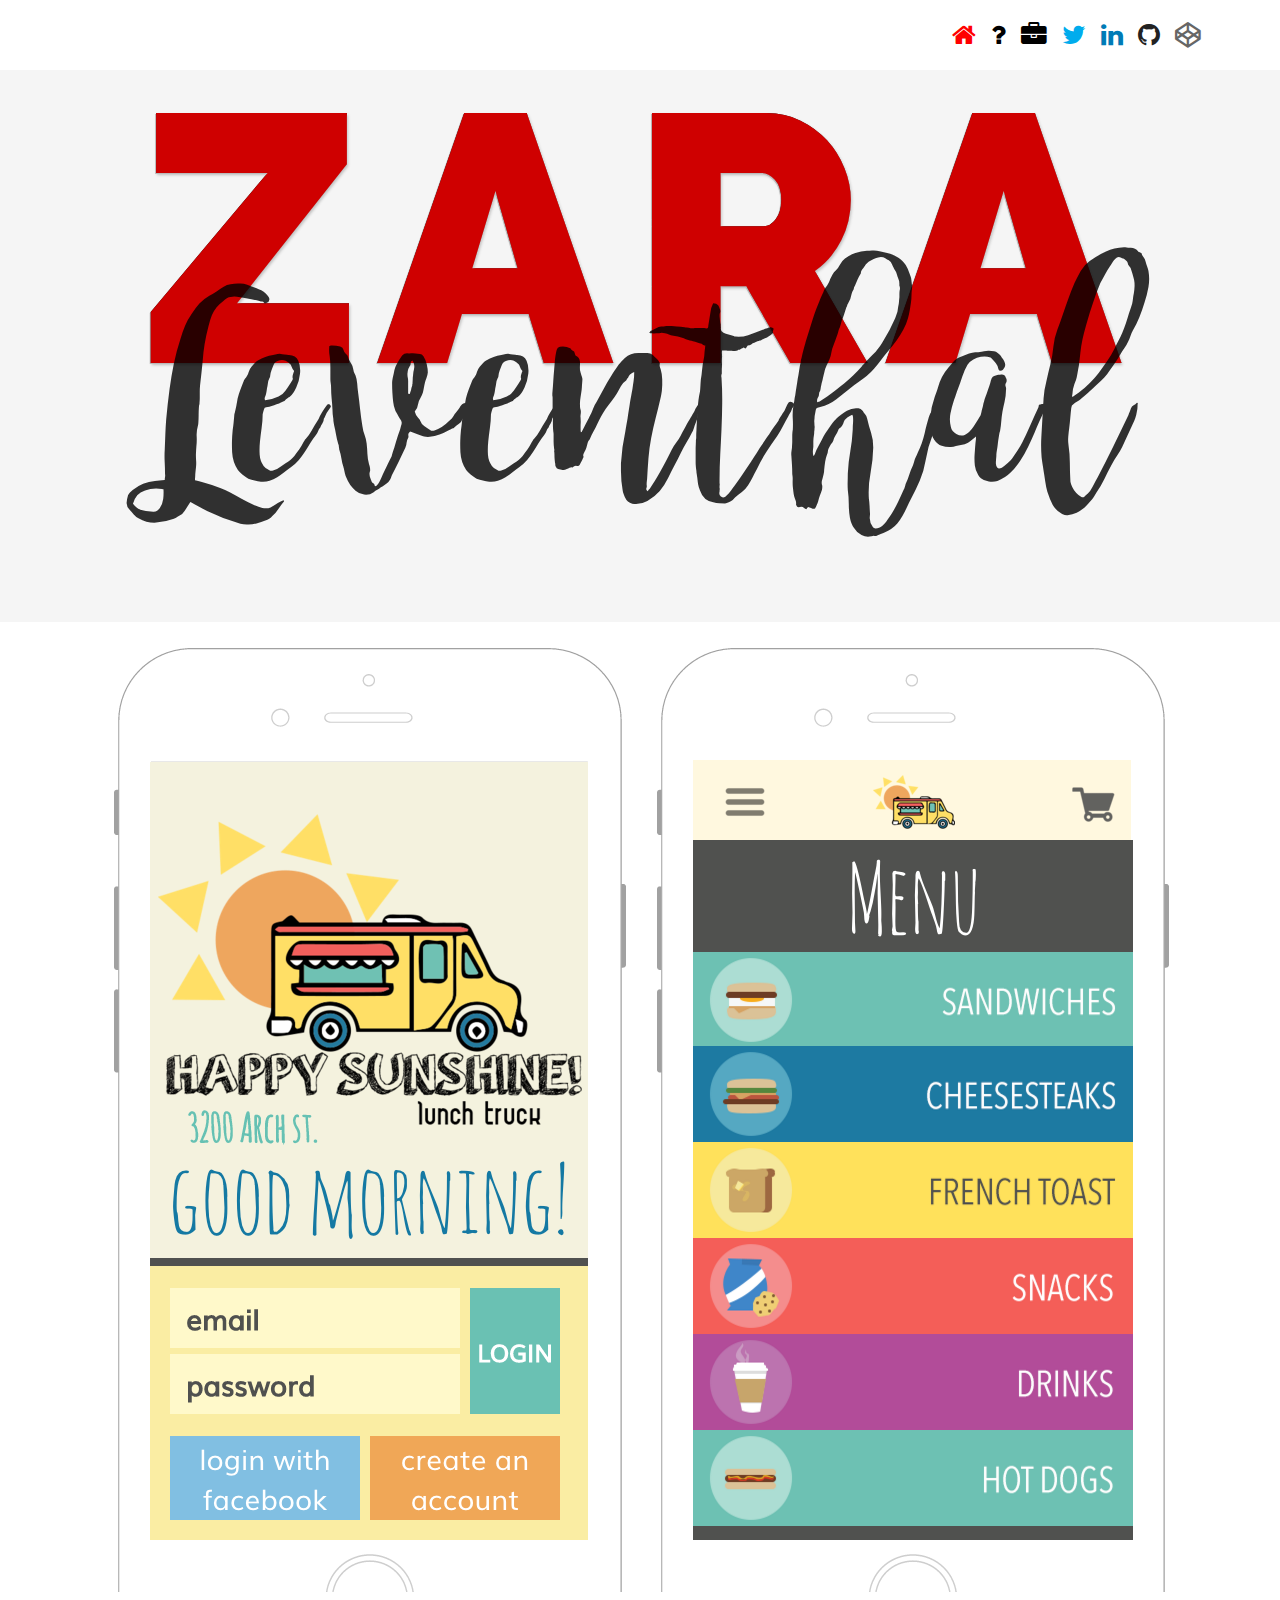
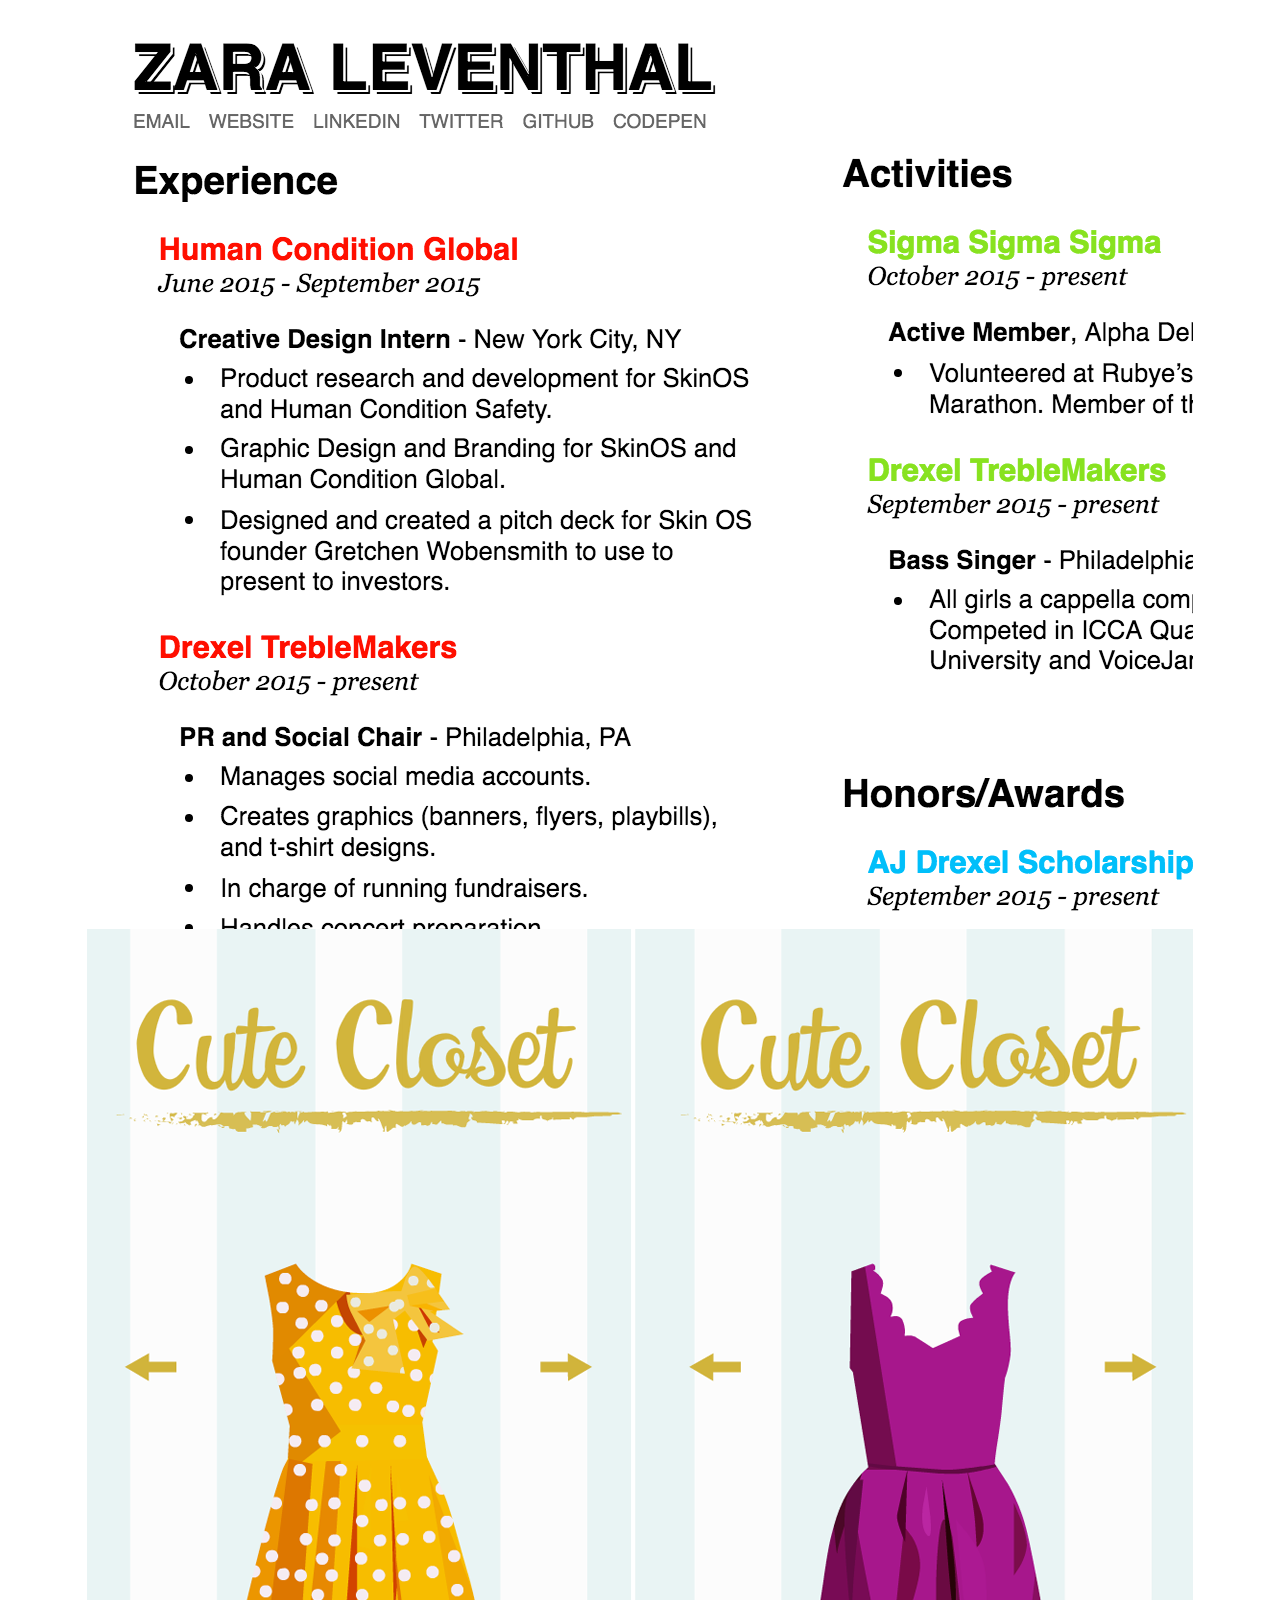
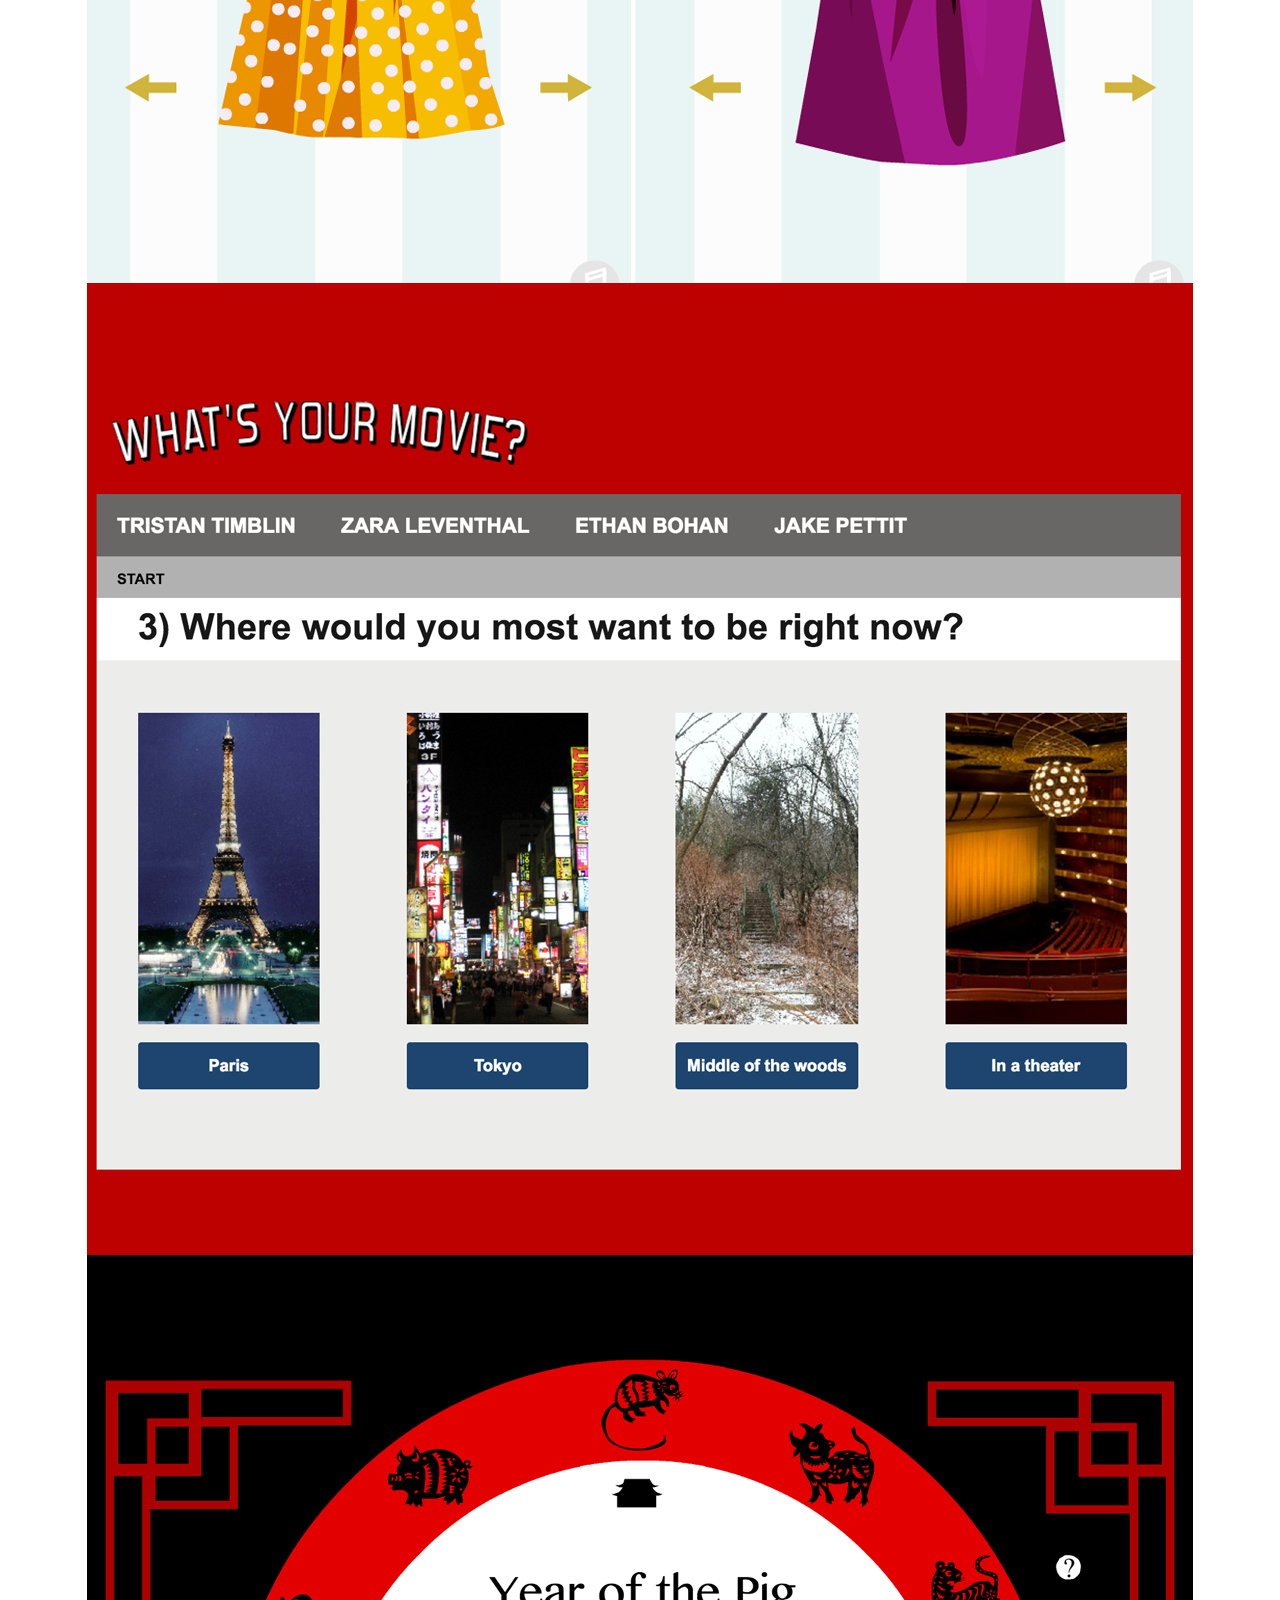
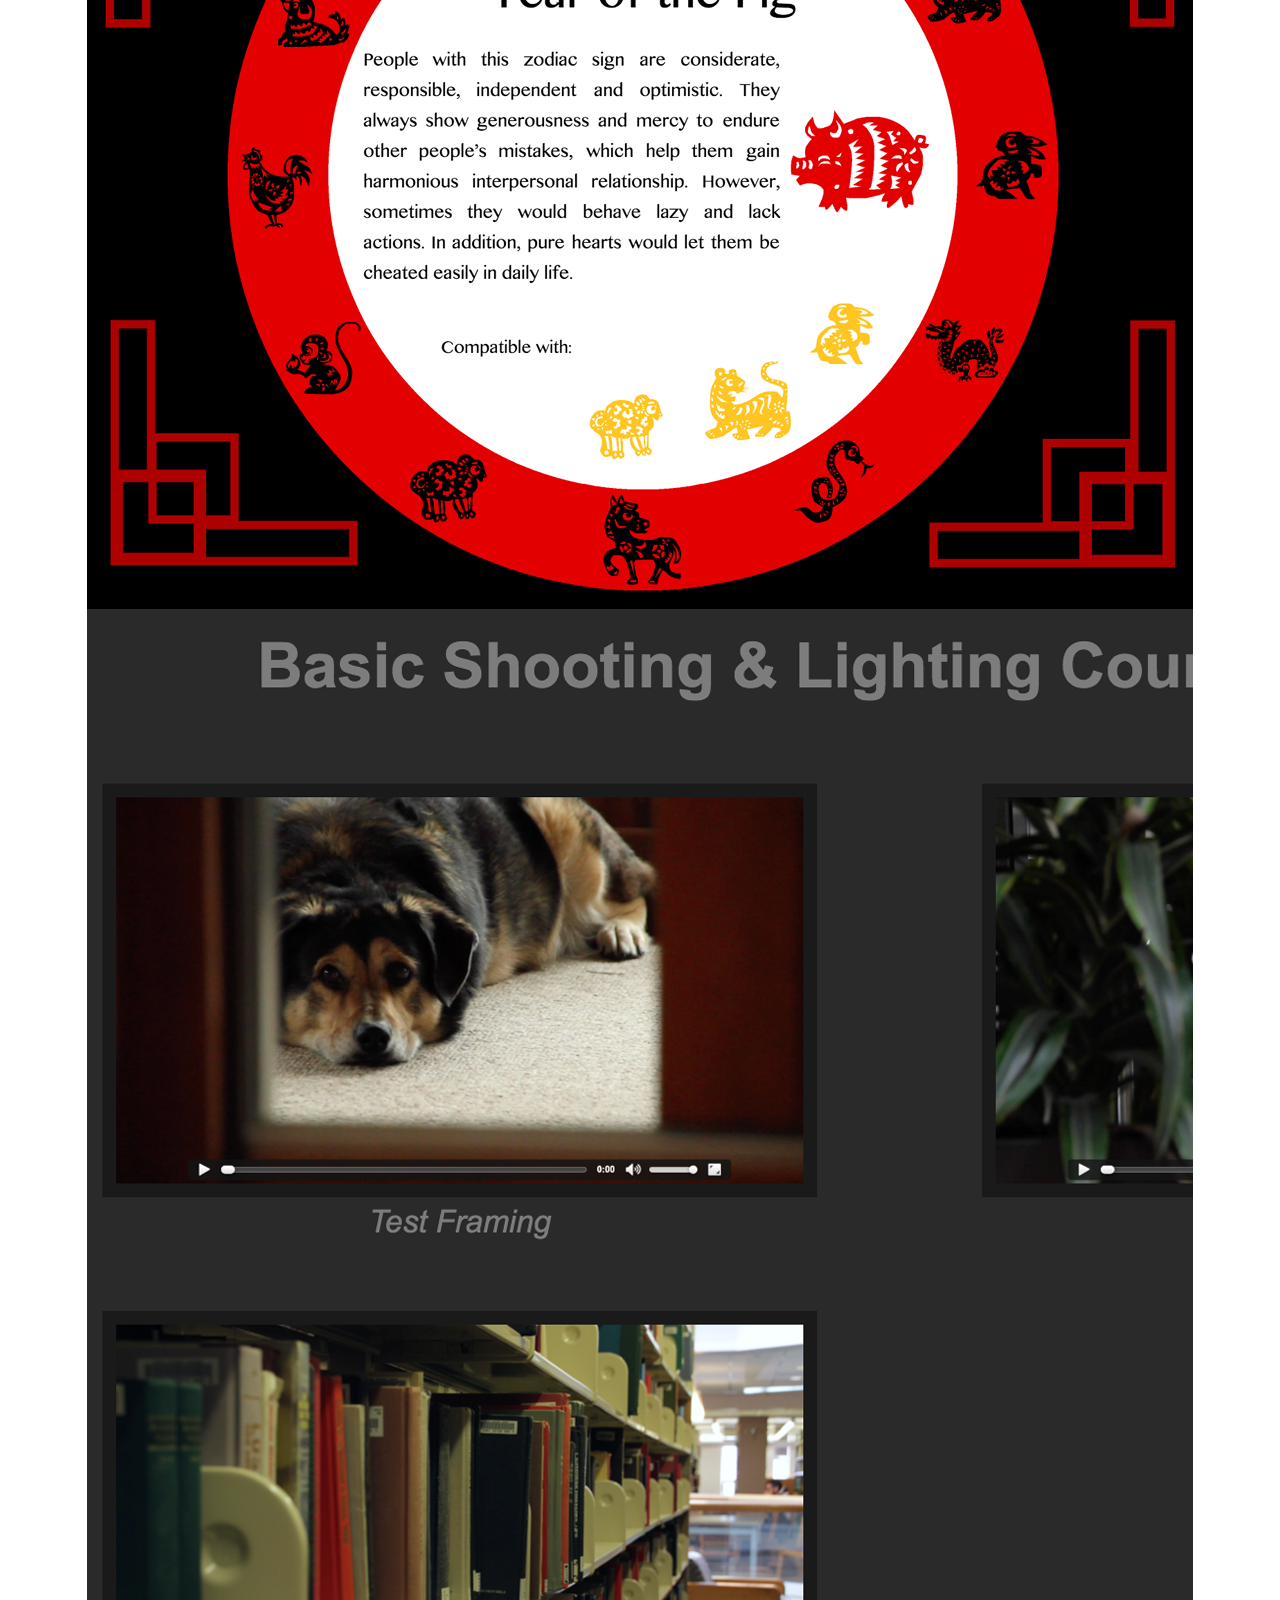
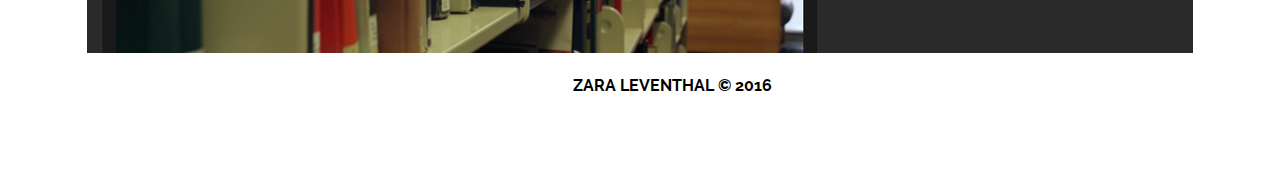
==== index.html @ 9258e1e6 "added final touches, fixed links, fixed nav on resume, added meta tags" ====
<!DOCTYPE html>
<html>
  <head>
    <meta charset="utf-8">
    <title>Zara Leventhal | Home</title>
    <meta name="viewport" content="width=device-width; initial-scale=1.0; maximum-scale=1.0; user-scalable=0;">
<!--YOUR CSS--> <link rel="stylesheet" type="text/css" href="css/style.css">
<!--Bootstrap CSS--> <link href="https://maxcdn.bootstrapcdn.com/bootstrap/3.3.6/css/bootstrap.min.css" rel="stylesheet" integrity="sha384-1q8mTJOASx8j1Au+a5WDVnPi2lkFfwwEAa8hDDdjZlpLegxhjVME1fgjWPGmkzs7" crossorigin="anonymous">
<!--Bootstrap JS--> <script src="https://maxcdn.bootstrapcdn.com/bootstrap/3.3.6/js/bootstrap.min.js" integrity="sha384-0mSbJDEHialfmuBBQP6A4Qrprq5OVfW37PRR3j5ELqxss1yVqOtnepnHVP9aJ7xS" crossorigin="anonymous"></script>
<!--FontAwesome--> <link rel="stylesheet" href="https://maxcdn.bootstrapcdn.com/font-awesome/4.5.0/css/font-awesome.min.css">
<!--Animate.css--> <link rel="stylesheet" href="css/animate.css">
<!--Normalize.css--> <link rel="stylesheet" href="css/normalize.css">
<!--OG Tags-->
<meta property="og:title" content="Zara Leventhal's Portfolio" />
<meta property="og:type" content="Website" />
<meta property="og:image" content="http://zara-leventhal.com/img/logo.png" />
<meta property="og:description" content="Zara Leventhal is an Interactive Digital Media student
at Drexel University, and an aspiring designer and developer. She is interested in user
 experience design, full-stack development, experimental and wearable technology,
  and entrepreneurship. Coop Spring/Summer 2017!" />
  <meta property="og:url" content="http://zara-leventhal.com/" />
<!--Favicon-->
<link rel="apple-touch-icon" sizes="57x57" href="favicon/apple-icon-57x57.png">
<link rel="apple-touch-icon" sizes="60x60" href="favicon/apple-icon-60x60.png">
<link rel="apple-touch-icon" sizes="72x72" href="favicon/apple-icon-72x72.png">
<link rel="apple-touch-icon" sizes="76x76" href="favicon/apple-icon-76x76.png">
<link rel="apple-touch-icon" sizes="114x114" href="favicon/apple-icon-114x114.png">
<link rel="apple-touch-icon" sizes="120x120" href="favicon/apple-icon-120x120.png">
<link rel="apple-touch-icon" sizes="144x144" href="favicon/apple-icon-144x144.png">
<link rel="apple-touch-icon" sizes="152x152" href="favicon/apple-icon-152x152.png">
<link rel="apple-touch-icon" sizes="180x180" href="favicon/apple-icon-180x180.png">
<link rel="icon" type="image/png" sizes="192x192"  href="favicon/android-icon-192x192.png">
<link rel="icon" type="image/png" sizes="32x32" href="favicon/favicon-32x32.png">
<link rel="icon" type="image/png" sizes="96x96" href="favicon/favicon-96x96.png">
<link rel="icon" type="image/png" sizes="16x16" href="favicon/favicon-16x16.png">
<link rel="manifest" href="favicon/manifest.json">
<meta name="msapplication-TileColor" content="#ffffff">
<meta name="msapplication-TileImage" content="favicon/ms-icon-144x144.png">
<meta name="theme-color" content="#ffffff">


  </head>
  <body>
    <header>
    <nav id="webNav">
      <ul>
        <li><a href="http://codepen.io/zaralev/" class="icon" target="_blank"><span class="fa fa-codepen" style="color:#666;"></span></a></li>
        <li><a href="https://github.com/zaralev" class="icon" target="_blank"><span class="fa fa-github" style="color:#222;"></span></a></li>
        <li><a href="https://www.linkedin.com/in/zaraleventhal" class="icon" target="_blank"><span class="fa fa-linkedin" style="color:#007bb6;"></span></a></li>
        <li><a href="https://twitter.com/zaralev" class="icon" target="_blank"><span class="fa fa-twitter" style="color:#00aced;"></span></a></li>
        <li><a href="resume.html"><span class="fa fa-briefcase"></span></a></li>
        <li><a href="about.html"><span class="fa fa-question"></span></a></li>
        <li><a href="#top" class="active"><span class="fa fa-home"></span></a></li>
      </ul>
    </nav>
    </header>
    <div id="top"></div>
    <div id="initial">
    <div class="letterpress">
        <span>ZARA</span>
    </div>
    <div class="lastName">
      <span>Leventhal</span>
    </div>
    </div>
    <div class="container">

      <div id="main" class="row">
        <div class="port col-xs-12 col-sm-4">
          <ul class="img-list">
            <li>
              <a href="http://www.zara-leventhal.com/happy-sunshine/" target="_blank">
                <img src="img/port1.png" class="image img-responsive center-block img-thumbnail" />
              </a>
                <span class="text-content">
                  <span>
                    <h1>Happy Sunshine Food Truck App</h1>
                    <h2>High Fidelity Prototype</h2>
                    <p class="desc text-justify">A team of four and I created a
                      High Fidelity Prototype of a mobile application
                      for the Happy Sunshine Food Truck, created on UXPin.
                      Project involved guerrilla research, Affinity Map,
                      Business Model Canvas, mood boards, storyboarding,
                      wireframes, paper prototype testing, and usability testing.</p>
                    <p class="text-right">
                      <a href="http://www.zara-leventhal.com/happy-sunshine/" target="_blank">
                        <span class="fa fa-external-link fa-2x"></span>
                      </a>
                    </p>
                  </span>
                </span>
                <span class="mobile-text-content">
                  <span>
                    <h1>Happy Sunshine Food Truck App</h1>
                    <h2>High Fidelity Prototype</h2>
                    <p class="desc text-justify">A team of four and I created a
                      High Fidelity Prototype of a mobile application
                      for the Happy Sunshine Food Truck, created on UXPin.
                      Project involved guerrilla research, Affinity Map,
                      Business Model Canvas, mood boards, storyboarding,
                      wireframes, paper prototype testing, and usability testing.</p>
                    <p class="text-right">
                      <a href="http://www.zara-leventhal.com/happy-sunshine/" target="_blank">
                        <span class="fa fa-external-link fa-lg"></span>
                      </a>
                    </p><br><br>
                  </span>
                </span>
            </li>
          </ul>
        </div>

        <div class="port col-xs-12 col-sm-4">
          <ul class="img-list">
            <li>
              <a href="resume.html" target="_blank">
                <img src="img/port5.png" class="image img-responsive center-block img-thumbnail" />
              </a>
                <span class="text-content">
                  <span>
                    <h1>Responsive Resume</h1>
                    <h2>Personal Project</h2>
                    <p class="desc text-justify">A responsive resume
                      created using SCSS, HTML, and Git. This was my first
                      project using SCSS and Git, and I learned a lot about
                      mobile first design.</p>
                    <p class="text-right">
                      <a href="resume.html" target="_blank">
                        <span class="fa fa-external-link fa-2x"></span>
                      </a>
                    </p>
                  </span>
                </span>
                <span class="mobile-text-content">
                  <span>
                    <h1>Responsive Resume</h1>
                    <h2>Personal Project</h2>
                    <p class="desc text-justify">A responsive resume
                      created using SCSS, HTML, and Git. This was my first
                      project using SCSS and Git, and I learned a lot about
                      mobile first design.</p>
                    <p class="text-right">
                      <a href="resume.html" target="_blank">
                        <span class="fa fa-external-link fa-lg"></span>
                      </a>
                    </p>
                  </span><br><br>
                </span>
            </li>
          </ul>
        </div>

        <div class="port col-xs-12 col-sm-4">
          <ul class="img-list">
            <li>
              <a href="http://www.zara-leventhal.com/cute-closet/" target="_blank">
                <img src="img/port3.png" class="image img-responsive center-block img-thumbnail" />
              </a>
                <span class="text-content">
                  <span>
                    <h1>Cute Closet Advertisement</h1>
                    <h2>Flash Application</h2>
                    <p class="desc text-justify">The project was to create an
                      advertisement for a fictional company based off of an
                      existing company. I chose to name mine Cute Closet,
                      after the online clothing store Modcloth.com. Project
                      requirements were to include a button that plays an audio
                      track, an animation on a curved path, a looping animation,
                      and a button that linked to a website.</p>
                    <p class="text-right">
                      <a href="http://www.zara-leventhal.com/cute-closet/" target="_blank">
                        <span class="fa fa-external-link fa-2x"></span>
                      </a>
                    </p>
                  </span>
                </span>
                <span class="mobile-text-content">
                  <span>
                    <h1>Cute Closet Advertisement</h1>
                    <h2>Flash Application</h2>
                    <p class="desc text-justify">The project was to create an
                      advertisement for a fictional company based off of an
                      existing company. I chose to name mine Cute Closet,
                      after the online clothing store Modcloth.com. Project
                      requirements were to include a button that plays an audio
                      track, an animation on a curved path, a looping animation,
                      and a button that linked to a website.</p>
                    <p class="text-right">
                      <a href="http://www.zara-leventhal.com/cute-closet/" target="_blank">
                        <span class="fa fa-external-link fa-lg"></span>
                      </a>
                    </p>
                  </span><br><br>
                </span>
            </li>
          </ul>
        </div>
      </div>
<!-- SECOND ROW -->
      <div class="row rowLast">
        <div class="port col-xs-12 col-sm-4">
          <ul class="img-list">
            <li>
              <a href="http://www.zara-leventhal.com/quiz/" target="_blank">
                <img src="img/port4.png" class="image img-responsive center-block img-thumbnail" />
              </a>
                <span class="text-content">
                  <span>
                    <h1>What's Your Movie?</h1>
                    <h2>JavaScript Game</h2>
                    <p class="desc text-justify">A team of three and I created a quiz game web application
                      that determines what genre of movie one should watch. There are ten questions
                      that each have four different answer options, of which the player can only pick one.
                      Each answer corresponds to a different genre and once an answer is picked it moves on.
                      At the end, it redirects to a Netflix page of the genre the player should watch.
                      The application was coded using HTML, CSS, and JavaScript.</p>
                    <p class="text-right">
                      <a href="http://www.zara-leventhal.com/quiz/" target="_blank">
                        <span class="fa fa-external-link fa-2x"></span>
                      </a>
                    </p>
                  </span>
                </span>
                <span class="mobile-text-content">
                  <span>
                    <h1>What's Your Movie?</h1>
                    <h2>JavaScript Game</h2>
                    <p class="desc text-justify">A team of three and I created a quiz game web application
                      that determines what genre of movie one should watch. There are ten questions
                      that each have four different answer options, of which the player can only pick one.
                      Each answer corresponds to a different genre and once an answer is picked it moves on.
                      At the end, it redirects to a Netflix page of the genre the player should watch.
                      The application was coded using HTML, CSS, and JavaScript.</p>
                    <p class="text-right">
                      <a href="http://www.zara-leventhal.com/quiz/" target="_blank">
                        <span class="fa fa-external-link fa-lg"></span>
                      </a>
                    </p>
                  </span><br><br>
                </span>
            </li>
          </ul>
        </div>

        <div class="port col-xs-12 col-sm-4">
          <ul class="img-list">
            <li>
              <a href="http://www.zara-leventhal.com/zodiac/" target="_blank">
                <img src="img/port2.png" class="image img-responsive center-block img-thumbnail" />
              </a>
                <span class="text-content">
                  <span>
                    <h1>Chinese Zodiac Calendar</h1>
                    <h2>Flash Application</h2>
                    <p class="desc text-justify">Project for one of my courses.
                    Students were required to create a zodiac calculator or quiz game
                    using ActionScript and Flash. User can input their birthday
                    to receive their Chinese zodiac animal. Each zodiac in the outer ring
                    is a button that links to the corresponding zodiac page. </p>
                    <p class="text-right">
                      <a href="http://www.zara-leventhal.com/zodiac/" target="_blank">
                        <span class="fa fa-external-link fa-2x"></span>
                      </a>
                    </p>
                  </span>
                </span>
                <span class="mobile-text-content">
                  <span>
                    <h1>Chinese Zodiac Calendar</h1>
                    <h2>Flash Application</h2>
                    <p class="desc text-justify">Project for one of my courses.
                    Students were required to create a zodiac calculator or quiz game
                    using ActionScript and Flash. User can input their birthday
                    to receive their Chinese zodiac animal. Each zodiac in the outer ring
                    is a button that links to the corresponding zodiac page. </p>
                    <p class="text-right">
                      <a href="http://www.zara-leventhal.com/zodiac/" target="_blank">
                        <span class="fa fa-external-link fa-lg"></span>
                      </a>
                    </p><br><br>
                  </span>
                </span>
            </li>
          </ul>
        </div>

        <div class="port col-xs-12 col-sm-4">
          <ul class="img-list">
            <li>
              <a href="http://zara-leventhal.com/fmvd/" target="_blank">
                <img src="img/port6.png" class="image img-responsive center-block img-thumbnail" />
              </a>
                <span class="text-content">
                  <span>
                    <h1>Film Shots</h1>
                    <h2>Basic Shooting & Lighting Course Projects</h2>
                    <p class="desc text-justify">
                      A few of my projects from Basic Shooting and Lighting. Throughout the course,
                      we learned how to film while utilizing concepts like motion, focus, contrast,
                      and color. I learned a lot about cameras and lighting, including exposure,
                      types of shots, Fresnel lights, etc.
                    </p>
                    <p class="text-right">
                      <a href="http://zara-leventhal.com/fmvd/" target="_blank">
                        <span class="fa fa-external-link fa-2x"></span>
                      </a>
                    </p>
                  </span>
                </span>
                <span class="mobile-text-content">
                  <span>
                    <h1>Film Shots</h1>
                    <h2>Basic Shooting & Lighting Course Projects</h2>
                    <p class="desc text-justify">
                    A few of my projects from Basic Shooting and Lighting. Throughout the course,
                    we learned how to film while utilizing concepts like motion, focus, contrast,
                    and color. I learned a lot about cameras and lighting, including exposure,
                    types of shots, Fresnel lights, etc.</p>
                    <p class="text-right">
                      <a href="http://zara-leventhal.com/fmvd/" target="_blank">
                        <span class="fa fa-external-link fa-lg"></span>
                      </a>
                    </p>
                  </span><br><br>
                </span>
            </li>
          </ul>
        </div>
      </div>
    </div>
    <footer>
      <div id="border"></div>
      <div id="copyright">
        Zara Leventhal © 2016
      </div>
    </footer>
  </body>
</html>
---- css/style.css ----
/* Generated by Font Squirrel (http://www.fontsquirrel.com) on March 25, 2016 */
@font-face {
    font-family: 'ralewayblack';
    src: url('../fonts/raleway-black-webfont.eot');
    src: url('../fonts/fonts/raleway-black-webfont.eot?#iefix') format('embedded-opentype'),
         url('../fonts/raleway-black-webfont.woff2') format('woff2'),
         url('../fonts/raleway-black-webfont.woff') format('woff'),
         url('../fonts/raleway-black-webfont.ttf') format('truetype'),
         url('../fonts/raleway-black-webfont.svg#ralewayblack') format('svg');
    font-weight: normal;
    font-style: normal;

}
@font-face {
    font-family: 'ralewaybold';
    src: url('../fonts/raleway-bold-webfont.eot');
    src: url('../fonts/raleway-bold-webfont.eot?#iefix') format('embedded-opentype'),
         url('../fonts/raleway-bold-webfont.woff2') format('woff2'),
         url('../fonts/raleway-bold-webfont.woff') format('woff'),
         url('../fonts/raleway-bold-webfont.ttf') format('truetype'),
         url('../fonts/raleway-bold-webfont.svg#ralewaybold') format('svg');
    font-weight: normal;
    font-style: normal;

}
@font-face {
    font-family: 'ralewaylight_italic';
    src: url('../fonts/raleway-lightitalic-webfont.eot');
    src: url('../fonts/raleway-lightitalic-webfont.eot?#iefix') format('embedded-opentype'),
         url('../fonts/raleway-lightitalic-webfont.woff2') format('woff2'),
         url('../fonts/raleway-lightitalic-webfont.woff') format('woff'),
         url('../fonts/raleway-lightitalic-webfont.ttf') format('truetype'),
         url('../fonts/raleway-lightitalic-webfont.svg#ralewaylight_italic') format('svg');
    font-weight: normal;
    font-style: normal;

}
@font-face {
    font-family: 'aleobold';
    src: url('../fonts/aleo-bold-webfont.eot');
    src: url('../fonts/aleo-bold-webfont.eot?#iefix') format('embedded-opentype'),
         url('../fonts/aleo-bold-webfont.woff2') format('woff2'),
         url('../fonts/aleo-bold-webfont.woff') format('woff'),
         url('../fonts/aleo-bold-webfont.ttf') format('truetype'),
         url('../fonts/aleo-bold-webfont.svg#aleobold') format('svg');
    font-weight: bold;
    font-style: normal;

}
@font-face {
    font-family: 'aleobolditalic';
    src: url('../fonts/aleo-bolditalic-webfont.eot');
    src: url('../fonts/aleo-bolditalic-webfont.eot?#iefix') format('embedded-opentype'),
         url('../fonts/aleo-bolditalic-webfont.woff2') format('woff2'),
         url('../fonts/aleo-bolditalic-webfont.woff') format('woff'),
         url('../fonts/aleo-bolditalic-webfont.ttf') format('truetype'),
         url('../fonts/aleo-bolditalic-webfont.svg#aleobolditalic') format('svg');
    font-weight: bold;
    font-style: italic;

}
@font-face {
    font-family: 'aleoitalic';
    src: url('../fonts/aleo-italic-webfont.eot');
    src: url('../fonts/aleo-italic-webfont.eot?#iefix') format('embedded-opentype'),
         url('../fonts/aleo-italic-webfont.woff2') format('woff2'),
         url('../fonts/aleo-italic-webfont.woff') format('woff'),
         url('../fonts/aleo-italic-webfont.ttf') format('truetype'),
         url('../fonts/-italic-webfont.svg#aleoitalic') format('svg');
    font-weight: normal;
    font-style: italic;

}
@font-face {
    font-family: 'aleolight';
    src: url('../fonts/aleo-light-webfont.eot');
    src: url('../fonts/aleo-light-webfont.eot?#iefix') format('embedded-opentype'),
         url('../fonts/aleo-light-webfont.woff2') format('woff2'),
         url('../fonts/aleo-light-webfont.woff') format('woff'),
         url('../fonts/aleo-light-webfont.ttf') format('truetype'),
         url('../fonts/aleo-light-webfont.svg#aleolight') format('svg');
    font-weight:lighter;
    font-style: normal;

}
@font-face {
    font-family: 'aleolightitalic';
    src: url('../fonts/aleo-lightitalic-webfont.eot');
    src: url('../fonts/aleo-lightitalic-webfont.eot?#iefix') format('embedded-opentype'),
         url('../fonts/aleo-lightitalic-webfont.woff2') format('woff2'),
         url('../fonts/aleo-lightitalic-webfont.woff') format('woff'),
         url('../fonts/aleo-lightitalic-webfont.ttf') format('truetype'),
         url('../fonts/aleo-lightitalic-webfont.svg#aleolightitalic') format('svg');
    font-weight: lighter;
    font-style: italic;

}
@font-face {
    font-family: 'aleoregular';
    src: url('../fonts/aleo-regular-webfont.eot');
    src: url('../fonts/aleo-regular-webfont.eot?#iefix') format('embedded-opentype'),
         url('../fonts/aleo-regular-webfont.woff2') format('woff2'),
         url('../fonts/aleo-regular-webfont.woff') format('woff'),
         url('../fonts/aleo-regular-webfont.ttf') format('truetype'),
         url('../fonts/aleo-regular-webfont.svg#aleoregular') format('svg');
    font-weight: normal;
    font-style: normal;

}
@font-face {
    font-family: 'bromello';
    src: url('../fonts/bromello-webfont.eot');
    src: url('../fonts/bromello-webfont.eot?#iefix') format('embedded-opentype'),
         url('../fonts/bromello-webfont.woff2') format('woff2'),
         url('../fonts/bromello-webfont.woff') format('woff'),
         url('../fonts/bromello-webfont.ttf') format('truetype'),
         url('../fonts/bromello-webfont.svg#bromelloregular') format('svg');
    font-weight: normal;
    font-style: normal;

}

/* TEXT */
body {
  font-family: 'aleoregular', serif !important;

}

h1 {
  font-family: 'ralewaybold', sans-serif !important;
  font-size: 1.5em !important;
  margin-bottom: 0.2em !important;
}

h2 {
  font-family: 'ralewaylight_italic', sans-serif !important;
  font-size: 1.3em !important;
  margin: 0em 0em 0.7em 0em !important;
}

.desc {
  font-family: 'aleoregular', serif !important;
  font-size: 1em !important;
}

i {
  font-family: 'aleoitalic', serif !important;
}

b {
  font-family: 'aleobold', serif !important;
}

.light {
  font-family: 'aleolight', serif !important;
}

@media screen and (min-width:767px) and (max-width: 990px) {
  h1 {
    font-size: 1em !important;
    margin-bottom: 0.2em !important;
  }
  h2 {
    font-size: 1em !important;
  }
  .desc{
    font-size: 0.8em !important;
  }
}

/* LINKS */
span a {
  color: #F00;
  transition: 1s all ease;
  text-decoration:none;
}
span a:hover {
  color: #00F;
  text-decoration:none;
}


/* NAV */
header{
  position:fixed;
  top:0;
  width:100%;
  z-index:1;
  background-color: #FFF;
}
nav {
  width: 95%;
  text-transform:uppercase;
  font-size: 1.8em;
  font-family: 'ralewaybold', sans-serif;
}

@media screen and (max-width: 375px) {
  nav {
    font-size: 1.8em;
    padding-left: 0.3em;
  }
}

@media screen and (min-width: 612px) {
  nav {
    font-size: 1.6em;
  }
}

nav ul {
  list-style-type: none;
  margin: 0;
  padding: 0;
  overflow: hidden;
}

nav li {
  float: right;
}

nav li a {
  display: block;
  color: #000;
  text-align: center;
  padding: 20px 15px 20px 0px;
  text-decoration: none;
  transition: 0.5s all ease;
}

.icon {
  padding: 20px 15px 20px 0px !important;
  margin: 0 !important;
}

nav li a:hover {
  color: #F00;
  text-decoration: none;
}
/* NAV LINKS */
.active {
  color: #F00;
  text-decoration: underline;
}

.active:hover{
  color: #00F;
  text-decoration: underline;
}

/* ZARA */
.letterpress {
  text-shadow: 1px 2px 3px #BBB,
               0 0 0 black,
               -1px 1px 0 #BBB,
               1px 1px 0 white;

  letter-spacing: -5px;
  font-size: 7.3em;
  padding-top:0.8em;
  font-weight: bold;
  color: #CF0000;
  transition: 2s all ease;
  font-family: 'ralewayblack' , sans-serif;
  letter-spacing: 0.05em;
}

.letterpress:hover {
  /*empty for future use*/
}
@media screen and (min-width: 400px) {
    .letterpress{
      font-size: 9.5em;
      padding-top:0.8em;
    }
}

@media screen and (min-width: 612px) {
    .letterpress{
      font-size: 13em !important;
      padding-top:0.3em;
    }
}
@media screen and (min-width: 800px) {
    .letterpress{
      font-size: 18em !important;
      padding-top:0.2em;
    }
}
@media screen and (min-width: 980px) {
    .letterpress{
      font-size: 22em !important;
      padding-top:0.1em;
    }
}

#initial {
  padding:0;
  text-align:center;
  background-color: #F5F5F5;
  width: 100%;
  transition: 1s all ease;
}

#initial:hover{
  /*empty for future use*/
}

/* LEVENTHAL */
.lastName {
  font-family: 'bromello' , sans-serif;
  padding:0;
  margin-top: -0.83em;
  margin-left:0em;
  margin-bottom:0em;
  font-size:6.3em;
  text-align:center;
  color:#000;
  opacity: 0.8;
  letter-spacing: 0.03em;
  transition: 2s all ease;
}

@media screen and (min-width: 350px) {
    .letterpress{
      font-size:6.3em;
    }
}


@media screen and (min-width: 400px) {
    .letterpress{
      font-size:7.5em;
    }
}

@media screen and (min-width: 612px) {
    .lastName{
      font-size: 10.3em;
    }
}
@media screen and (min-width: 800px) {
    .lastName{
      font-size: 14.2em;
    }
}
@media screen and (min-width: 980px) {
    .lastName{
      font-size:18em;
    }
}

/* PORTFOLIO */
#main {
  margin-top:1em;
}

.port {
  text-align:center;
  transition: 0.5s all ease;
  margin: 0 !important;
}

.image {
  margin-bottom:2em;
}
@media screen and (min-width: 768px) {
  .image {
    margin-bottom:-19em;
  }
}

/* DESCRIPTION */
span.text-content span {
  display: table-cell;
  text-align: center;
  vertical-align: middle;
}
ul.img-list {
  list-style-type: none;
  margin: 0 !important;
  padding: 0 !important;
  text-align: center;
}

ul.img-list li:hover span.text-content {
  opacity: 1;
  transition: 1s all ease;
}

ul.img-list li:hover img {
  opacity: 0.5;
  transition: 1s all ease;
}

span.text-content {
  background: #FFF;
  color: #000;
  cursor: pointer;
  display: table;
  left: 0;
  position: absolute;
  top: 0;
  opacity: 0;
  -webkit-transition: opacity 500ms;
  -moz-transition: opacity 500ms;
  -o-transition: opacity 500ms;
  transition: opacity 500ms;
  height:15em;
  width:100%;
  padding: 3em 1em 3em 1em;
}
@media screen and (min-width: 768px) {
  span.mobile-text-content{
    visibility:hidden;

  }

}
@media screen and (max-width: 767px) {
  span.text-content{
    visibility:hidden;
  }
  ul.img-list li:hover img {
    opacity: 1;
  }
}

/* FOOTER */
.rowLast {
  margin-bottom:2em;
}
@media screen and (min-width: 768px) {
  .rowLast {
    margin-bottom:5em;
  }
}

footer {
  width:100%;
  height:5em;
  background-color: #FFF;
  color:#000;
  padding:2em;
  font-family: 'ralewaybold', sans-serif !important;
  text-transform: uppercase;
  transition: 1s all ease;
}

footer:hover{
  /* Empty for later */
}

#copyright {
  text-align:center;
  margin:auto;
}
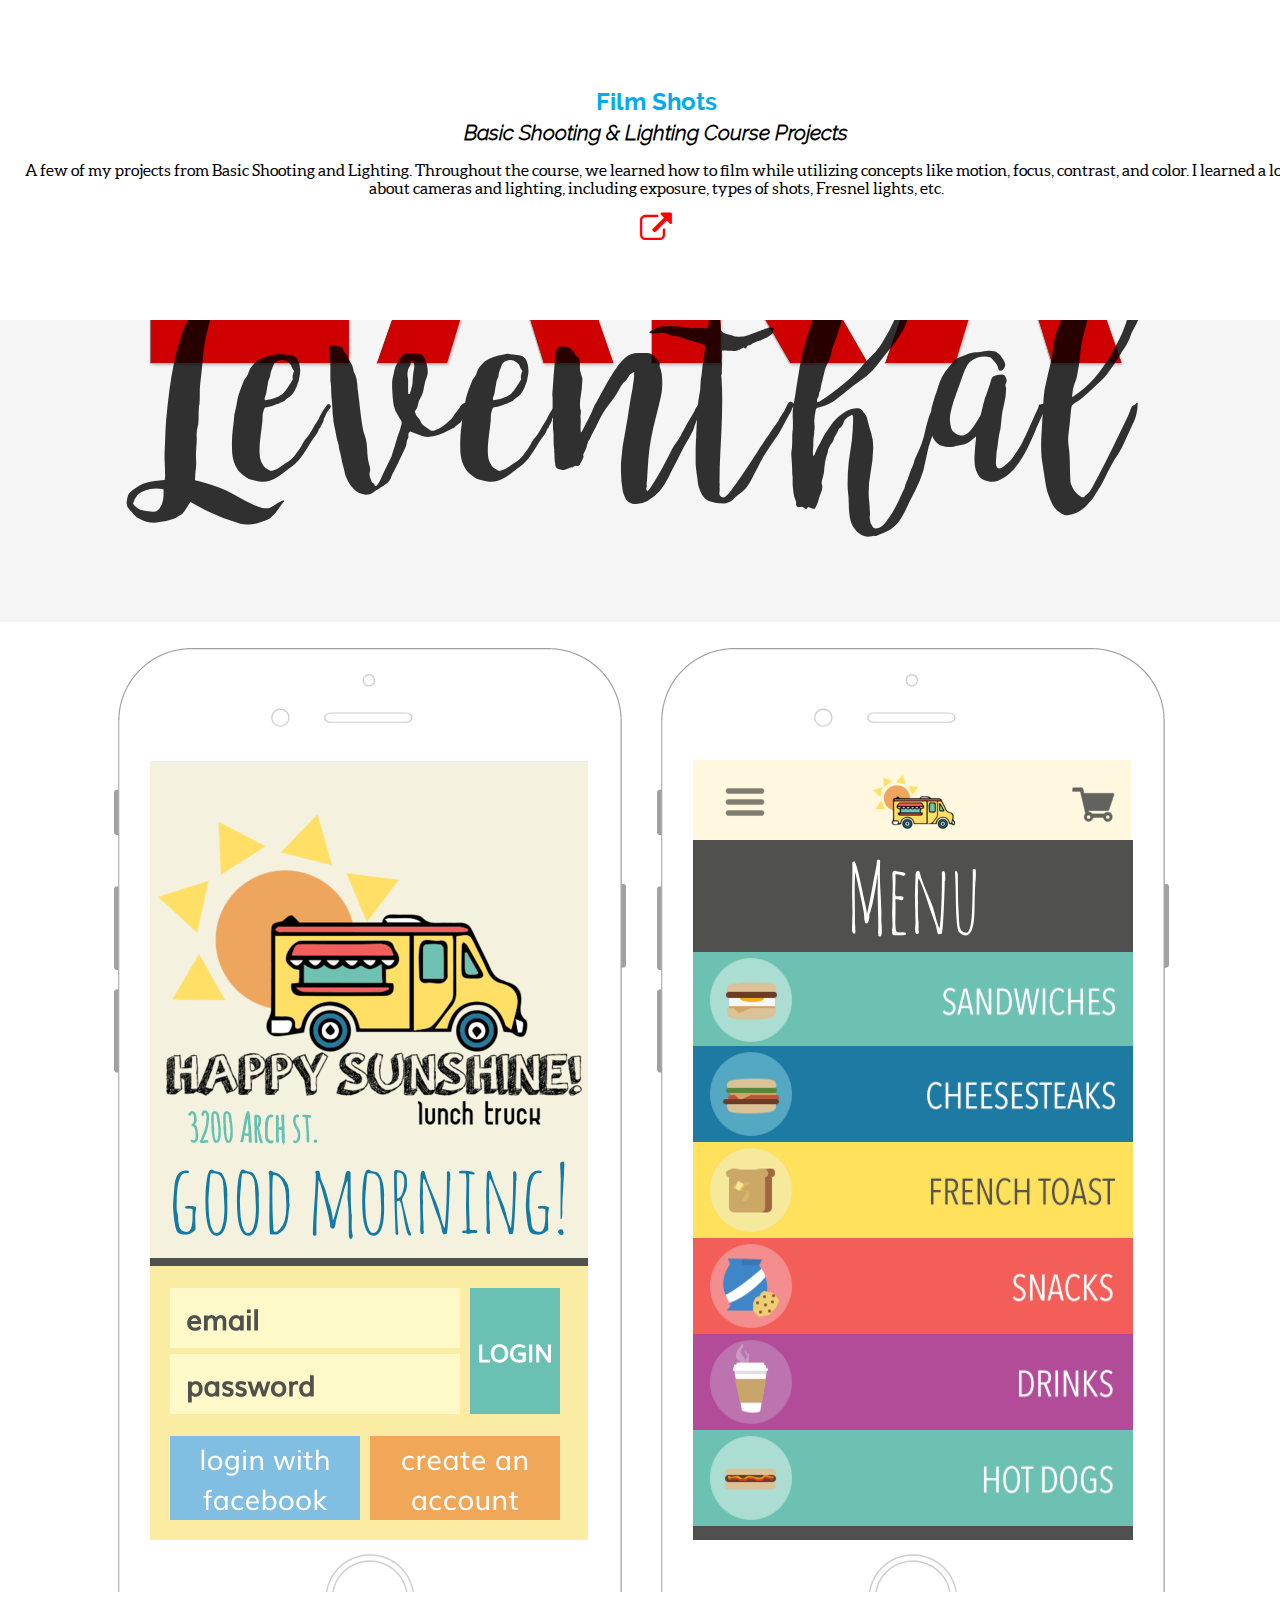
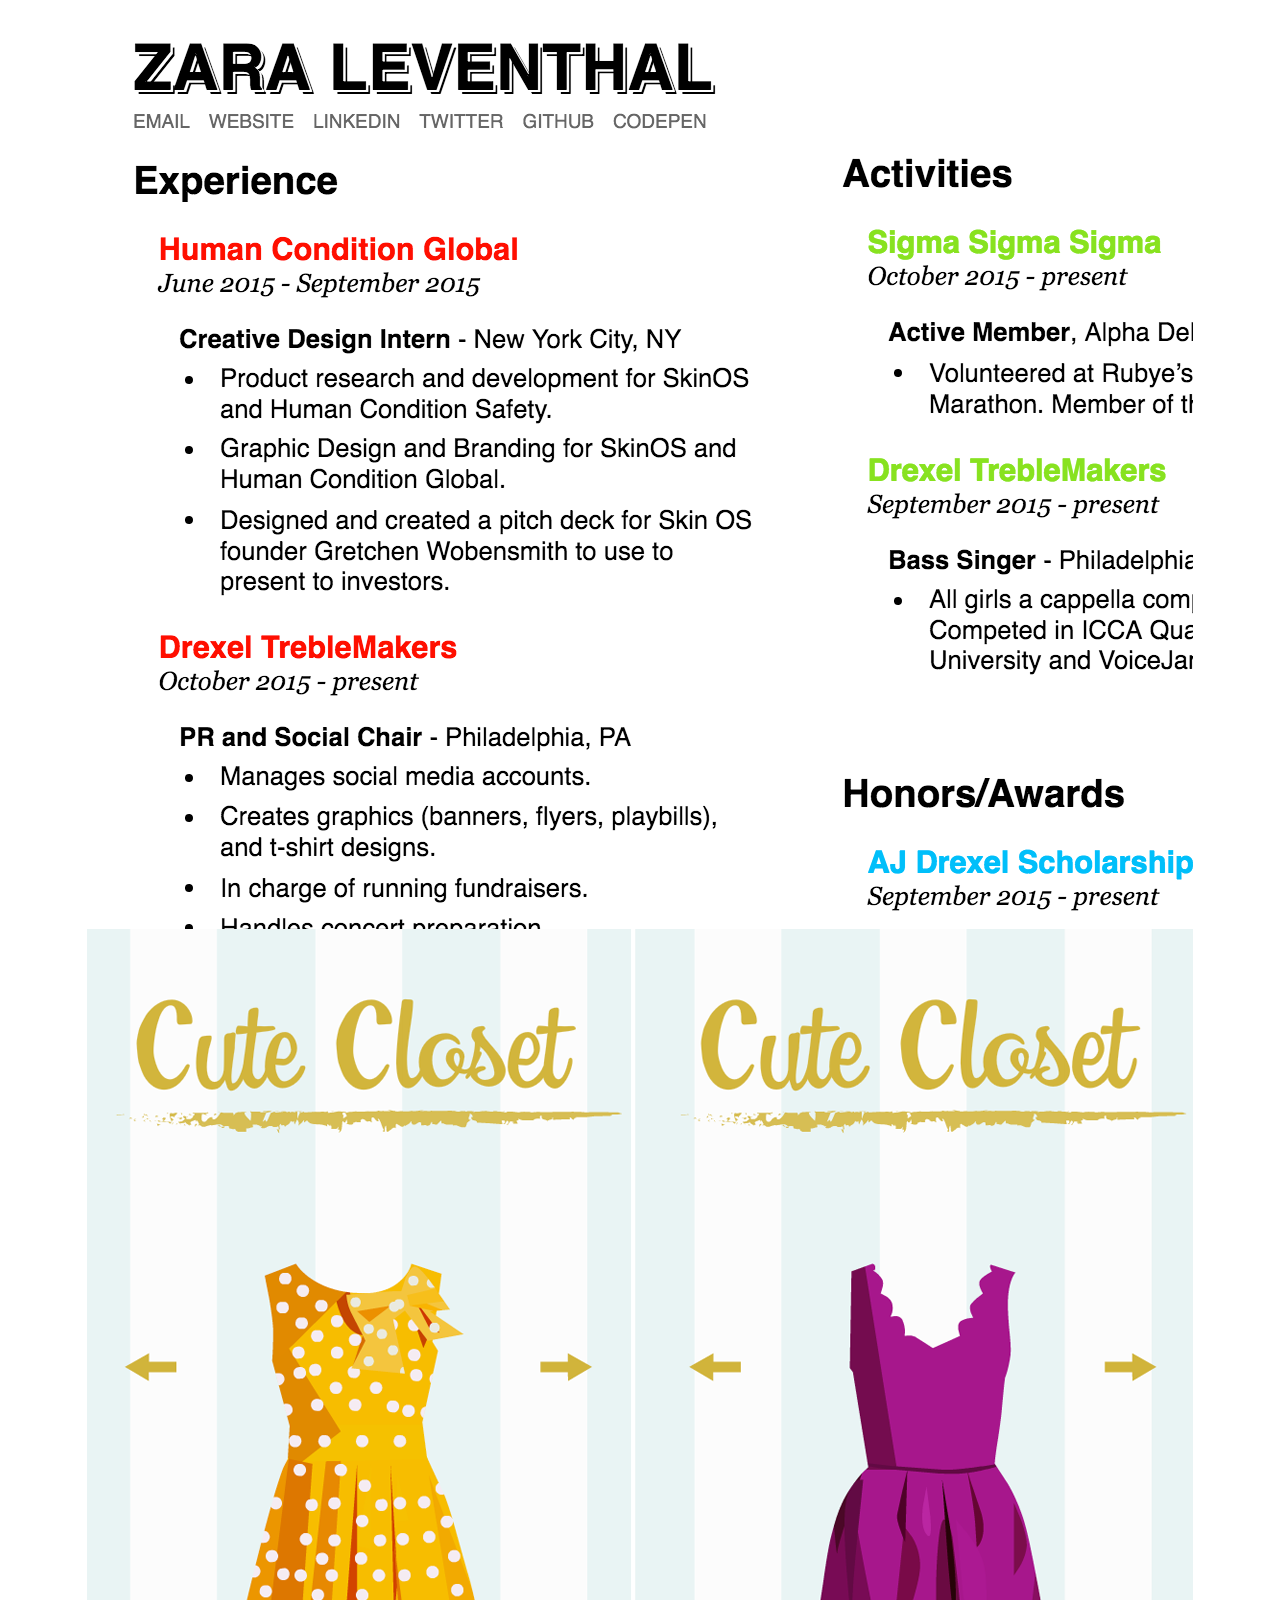
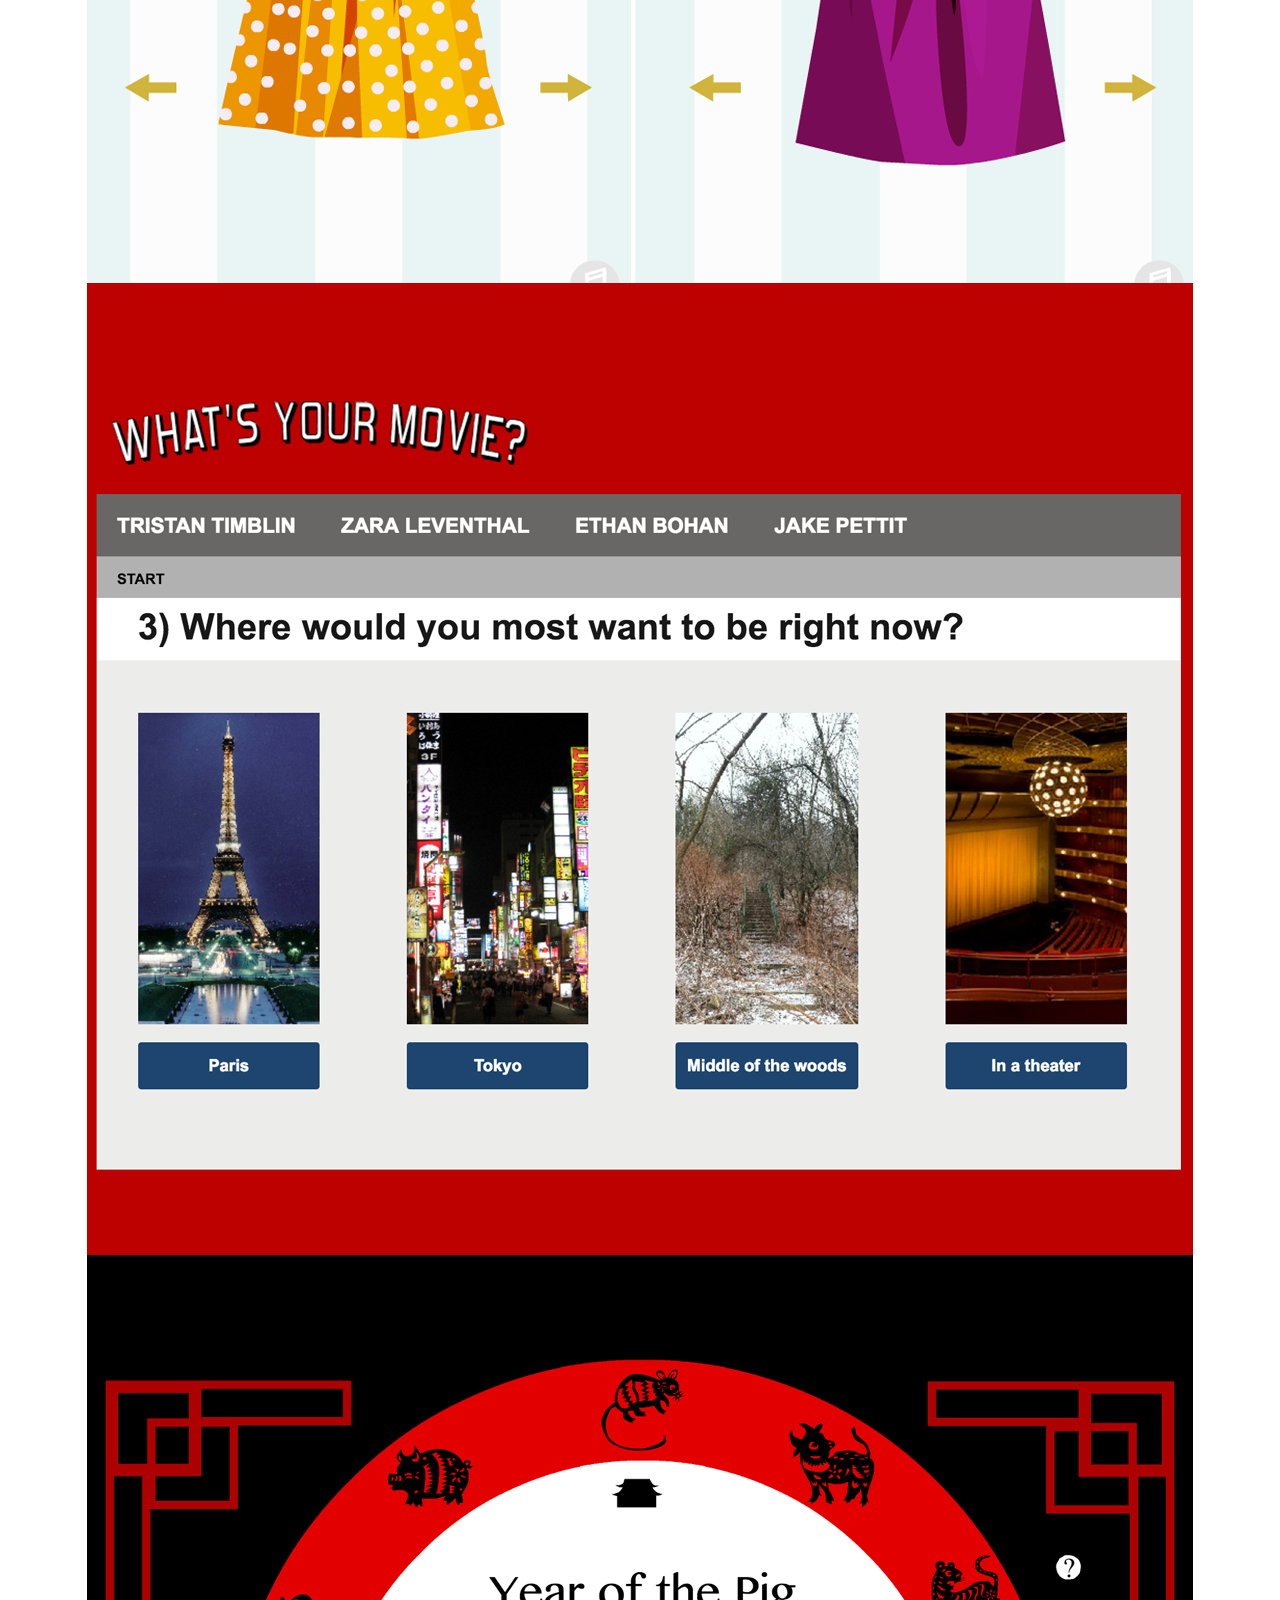
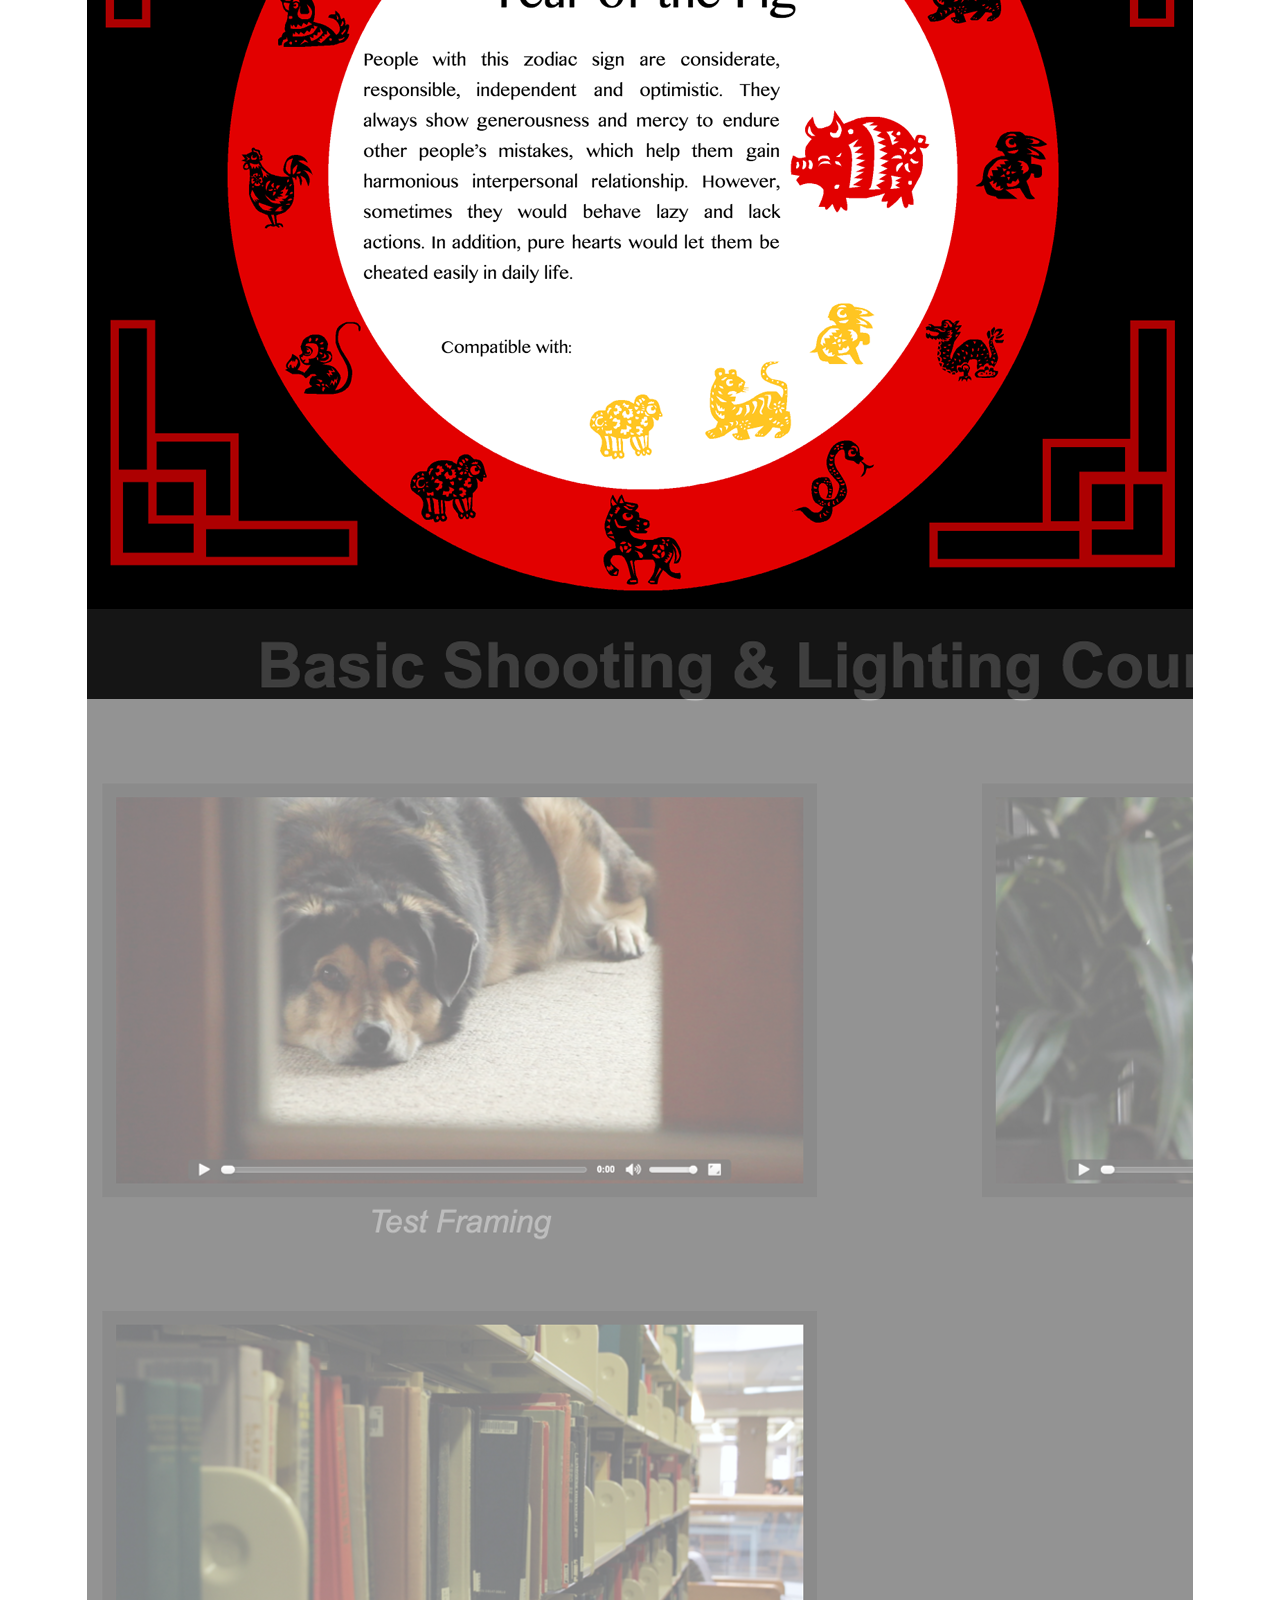
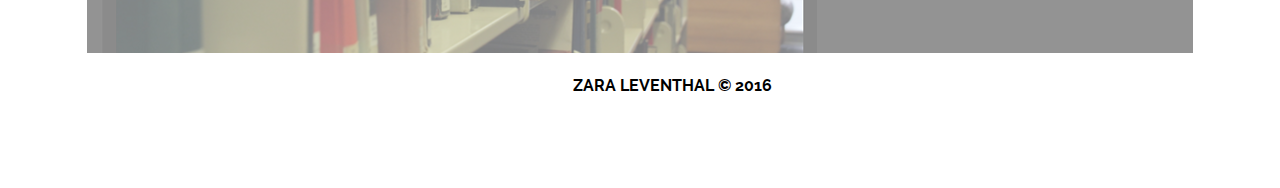
==== commit 16fa3068: "fixed a bug and had to add links to titles of projects" ====
--- a/index.html
+++ b/index.html
@@ -48,9 +48,9 @@
         <li><a href="https://github.com/zaralev" class="icon" target="_blank"><span class="fa fa-github" style="color:#222;"></span></a></li>
         <li><a href="https://www.linkedin.com/in/zaraleventhal" class="icon" target="_blank"><span class="fa fa-linkedin" style="color:#007bb6;"></span></a></li>
         <li><a href="https://twitter.com/zaralev" class="icon" target="_blank"><span class="fa fa-twitter" style="color:#00aced;"></span></a></li>
-        <li><a href="resume.html"><span class="fa fa-briefcase"></span></a></li>
-        <li><a href="about.html"><span class="fa fa-question"></span></a></li>
-        <li><a href="#top" class="active"><span class="fa fa-home"></span></a></li>
+        <li><a href="resume.html" class="icon"><span class="fa fa-briefcase"></span></a></li>
+        <li><a href="about.html" class="icon"><span class="fa fa-question"></span></a></li>
+        <li><a href="#top" class="active icon"><span class="fa fa-home"></span></a></li>
       </ul>
     </nav>
     </header>
@@ -65,7 +65,7 @@
     </div>
     <div class="container">
 
-      <div id="main" class="row">
+      <div id="main" class="row rowFirst">
         <div class="port col-xs-12 col-sm-4">
           <ul class="img-list">
             <li>
@@ -74,7 +74,9 @@
               </a>
                 <span class="text-content">
                   <span>
-                    <h1>Happy Sunshine Food Truck App</h1>
+                    <a href="http://www.zara-leventhal.com/happy-sunshine/" target="_blank" class="project">
+                      <h1>Happy Sunshine Food Truck App</h1>
+                    </a>
                     <h2>High Fidelity Prototype</h2>
                     <p class="desc text-justify">A team of four and I created a
                       High Fidelity Prototype of a mobile application
@@ -91,7 +93,9 @@
                 </span>
                 <span class="mobile-text-content">
                   <span>
-                    <h1>Happy Sunshine Food Truck App</h1>
+                    <a href="http://www.zara-leventhal.com/happy-sunshine/" target="_blank" class="project">
+                      <h1>Happy Sunshine Food Truck App</h1>
+                    </a>
                     <h2>High Fidelity Prototype</h2>
                     <p class="desc text-justify">A team of four and I created a
                       High Fidelity Prototype of a mobile application
@@ -118,7 +122,9 @@
               </a>
                 <span class="text-content">
                   <span>
-                    <h1>Responsive Resume</h1>
+                    <a href="resume.html" target="_blank" class="project">
+                      <h1>Responsive Resume</h1>
+                    </a>
                     <h2>Personal Project</h2>
                     <p class="desc text-justify">A responsive resume
                       created using SCSS, HTML, and Git. This was my first
@@ -133,7 +139,9 @@
                 </span>
                 <span class="mobile-text-content">
                   <span>
-                    <h1>Responsive Resume</h1>
+                    <a href="resume.html" target="_blank" class="project">
+                      <h1>Responsive Resume</h1>
+                    </a>
                     <h2>Personal Project</h2>
                     <p class="desc text-justify">A responsive resume
                       created using SCSS, HTML, and Git. This was my first
@@ -153,12 +161,14 @@
         <div class="port col-xs-12 col-sm-4">
           <ul class="img-list">
             <li>
-              <a href="http://www.zara-leventhal.com/cute-closet/" target="_blank">
+              <a href="cute-closet/" target="_blank">
                 <img src="img/port3.png" class="image img-responsive center-block img-thumbnail" />
               </a>
                 <span class="text-content">
                   <span>
-                    <h1>Cute Closet Advertisement</h1>
+                    <a href="cute-closet/" target="_blank" class="project">
+                      <h1>Cute Closet Advertisement</h1>
+                    </a>
                     <h2>Flash Application</h2>
                     <p class="desc text-justify">The project was to create an
                       advertisement for a fictional company based off of an
@@ -168,15 +178,17 @@
                       track, an animation on a curved path, a looping animation,
                       and a button that linked to a website.</p>
                     <p class="text-right">
-                      <a href="http://www.zara-leventhal.com/cute-closet/" target="_blank">
-                        <span class="fa fa-external-link fa-2x"></span>
-                      </a>
-                    </p>
-                  </span>
-                </span>
-                <span class="mobile-text-content">
-                  <span>
-                    <h1>Cute Closet Advertisement</h1>
+                      <a href="cute-closet/" target="_blank">
+                        <span class="fa fa-external-link fa-2x"></span>
+                      </a>
+                    </p>
+                  </span>
+                </span>
+                <span class="mobile-text-content">
+                  <span>
+                    <a href="cute-closet/" target="_blank" class="project">
+                      <h1>Cute Closet Advertisement</h1>
+                    </a>
                     <h2>Flash Application</h2>
                     <p class="desc text-justify">The project was to create an
                       advertisement for a fictional company based off of an
@@ -186,7 +198,7 @@
                       track, an animation on a curved path, a looping animation,
                       and a button that linked to a website.</p>
                     <p class="text-right">
-                      <a href="http://www.zara-leventhal.com/cute-closet/" target="_blank">
+                      <a href="cute-closet/" target="_blank">
                         <span class="fa fa-external-link fa-lg"></span>
                       </a>
                     </p>
@@ -201,12 +213,14 @@
         <div class="port col-xs-12 col-sm-4">
           <ul class="img-list">
             <li>
-              <a href="http://www.zara-leventhal.com/quiz/" target="_blank">
+              <a href="quiz/" target="_blank">
                 <img src="img/port4.png" class="image img-responsive center-block img-thumbnail" />
               </a>
                 <span class="text-content">
                   <span>
-                    <h1>What's Your Movie?</h1>
+                    <a href="quiz/" target="_blank" class="project">
+                      <h1>What's Your Movie?</h1>
+                    </a>
                     <h2>JavaScript Game</h2>
                     <p class="desc text-justify">A team of three and I created a quiz game web application
                       that determines what genre of movie one should watch. There are ten questions
@@ -215,15 +229,17 @@
                       At the end, it redirects to a Netflix page of the genre the player should watch.
                       The application was coded using HTML, CSS, and JavaScript.</p>
                     <p class="text-right">
-                      <a href="http://www.zara-leventhal.com/quiz/" target="_blank">
-                        <span class="fa fa-external-link fa-2x"></span>
-                      </a>
-                    </p>
-                  </span>
-                </span>
-                <span class="mobile-text-content">
-                  <span>
-                    <h1>What's Your Movie?</h1>
+                      <a href="quiz/" target="_blank">
+                        <span class="fa fa-external-link fa-2x"></span>
+                      </a>
+                    </p>
+                  </span>
+                </span>
+                <span class="mobile-text-content">
+                  <span>
+                    <a href="quiz/" target="_blank" class="project">
+                      <h1>What's Your Movie?</h1>
+                    </a>
                     <h2>JavaScript Game</h2>
                     <p class="desc text-justify">A team of three and I created a quiz game web application
                       that determines what genre of movie one should watch. There are ten questions
@@ -232,7 +248,7 @@
                       At the end, it redirects to a Netflix page of the genre the player should watch.
                       The application was coded using HTML, CSS, and JavaScript.</p>
                     <p class="text-right">
-                      <a href="http://www.zara-leventhal.com/quiz/" target="_blank">
+                      <a href="quiz/" target="_blank">
                         <span class="fa fa-external-link fa-lg"></span>
                       </a>
                     </p>
@@ -245,12 +261,14 @@
         <div class="port col-xs-12 col-sm-4">
           <ul class="img-list">
             <li>
-              <a href="http://www.zara-leventhal.com/zodiac/" target="_blank">
+              <a href="zodiac/" target="_blank">
                 <img src="img/port2.png" class="image img-responsive center-block img-thumbnail" />
               </a>
                 <span class="text-content">
                   <span>
-                    <h1>Chinese Zodiac Calendar</h1>
+                    <a href="zodiac/" target="_blank" class="project">
+                      <h1>Chinese Zodiac Calendar</h1>
+                    </a>
                     <h2>Flash Application</h2>
                     <p class="desc text-justify">Project for one of my courses.
                     Students were required to create a zodiac calculator or quiz game
@@ -258,15 +276,17 @@
                     to receive their Chinese zodiac animal. Each zodiac in the outer ring
                     is a button that links to the corresponding zodiac page. </p>
                     <p class="text-right">
-                      <a href="http://www.zara-leventhal.com/zodiac/" target="_blank">
-                        <span class="fa fa-external-link fa-2x"></span>
-                      </a>
-                    </p>
-                  </span>
-                </span>
-                <span class="mobile-text-content">
-                  <span>
-                    <h1>Chinese Zodiac Calendar</h1>
+                      <a href="zodiac/" target="_blank">
+                        <span class="fa fa-external-link fa-2x"></span>
+                      </a>
+                    </p>
+                  </span>
+                </span>
+                <span class="mobile-text-content">
+                  <span>
+                    <a href="zodiac/" target="_blank" class="project">
+                      <h1>Chinese Zodiac Calendar</h1>
+                    </a>
                     <h2>Flash Application</h2>
                     <p class="desc text-justify">Project for one of my courses.
                     Students were required to create a zodiac calculator or quiz game
@@ -274,7 +294,7 @@
                     to receive their Chinese zodiac animal. Each zodiac in the outer ring
                     is a button that links to the corresponding zodiac page. </p>
                     <p class="text-right">
-                      <a href="http://www.zara-leventhal.com/zodiac/" target="_blank">
+                      <a href="zodiac/" target="_blank">
                         <span class="fa fa-external-link fa-lg"></span>
                       </a>
                     </p><br><br>
@@ -287,12 +307,14 @@
         <div class="port col-xs-12 col-sm-4">
           <ul class="img-list">
             <li>
-              <a href="http://zara-leventhal.com/fmvd/" target="_blank">
+              <a href="fmvd/" target="_blank">
                 <img src="img/port6.png" class="image img-responsive center-block img-thumbnail" />
               </a>
                 <span class="text-content">
                   <span>
-                    <h1>Film Shots</h1>
+                    <a href="fmvd/" target="_blank" class="project">
+                      <h1>Film Shots</h1>
+                    </a>
                     <h2>Basic Shooting & Lighting Course Projects</h2>
                     <p class="desc text-justify">
                       A few of my projects from Basic Shooting and Lighting. Throughout the course,
@@ -301,15 +323,17 @@
                       types of shots, Fresnel lights, etc.
                     </p>
                     <p class="text-right">
-                      <a href="http://zara-leventhal.com/fmvd/" target="_blank">
-                        <span class="fa fa-external-link fa-2x"></span>
-                      </a>
-                    </p>
-                  </span>
-                </span>
-                <span class="mobile-text-content">
-                  <span>
-                    <h1>Film Shots</h1>
+                      <a href="fmvd/" target="_blank">
+                        <span class="fa fa-external-link fa-2x"></span>
+                      </a>
+                    </p>
+                  </span>
+                </span>
+                <span class="mobile-text-content">
+                  <span>
+                    <a href="fmvd/" target="_blank" class="project">
+                      <h1>Film Shots</h1>
+                    </a>
                     <h2>Basic Shooting & Lighting Course Projects</h2>
                     <p class="desc text-justify">
                     A few of my projects from Basic Shooting and Lighting. Throughout the course,
@@ -317,7 +341,7 @@
                     and color. I learned a lot about cameras and lighting, including exposure,
                     types of shots, Fresnel lights, etc.</p>
                     <p class="text-right">
-                      <a href="http://zara-leventhal.com/fmvd/" target="_blank">
+                      <a href="fmvd/" target="_blank">
                         <span class="fa fa-external-link fa-lg"></span>
                       </a>
                     </p>
--- a/css/style.css
+++ b/css/style.css
@@ -408,7 +408,8 @@
   transition: opacity 500ms;
   height:15em;
   width:100%;
-  padding: 3em 1em 3em 1em;
+  padding: 3em 1em 2em 1em;
+  z-index:3;
 }
 @media screen and (min-width: 768px) {
   span.mobile-text-content{
@@ -425,6 +426,7 @@
     opacity: 1;
   }
 }
+
 
 /* FOOTER */
 .rowLast {
@@ -455,3 +457,12 @@
   text-align:center;
   margin:auto;
 }
+
+
+.project{
+  color:#00aced;
+}
+
+.project:hover{
+  color:#D00;
+}
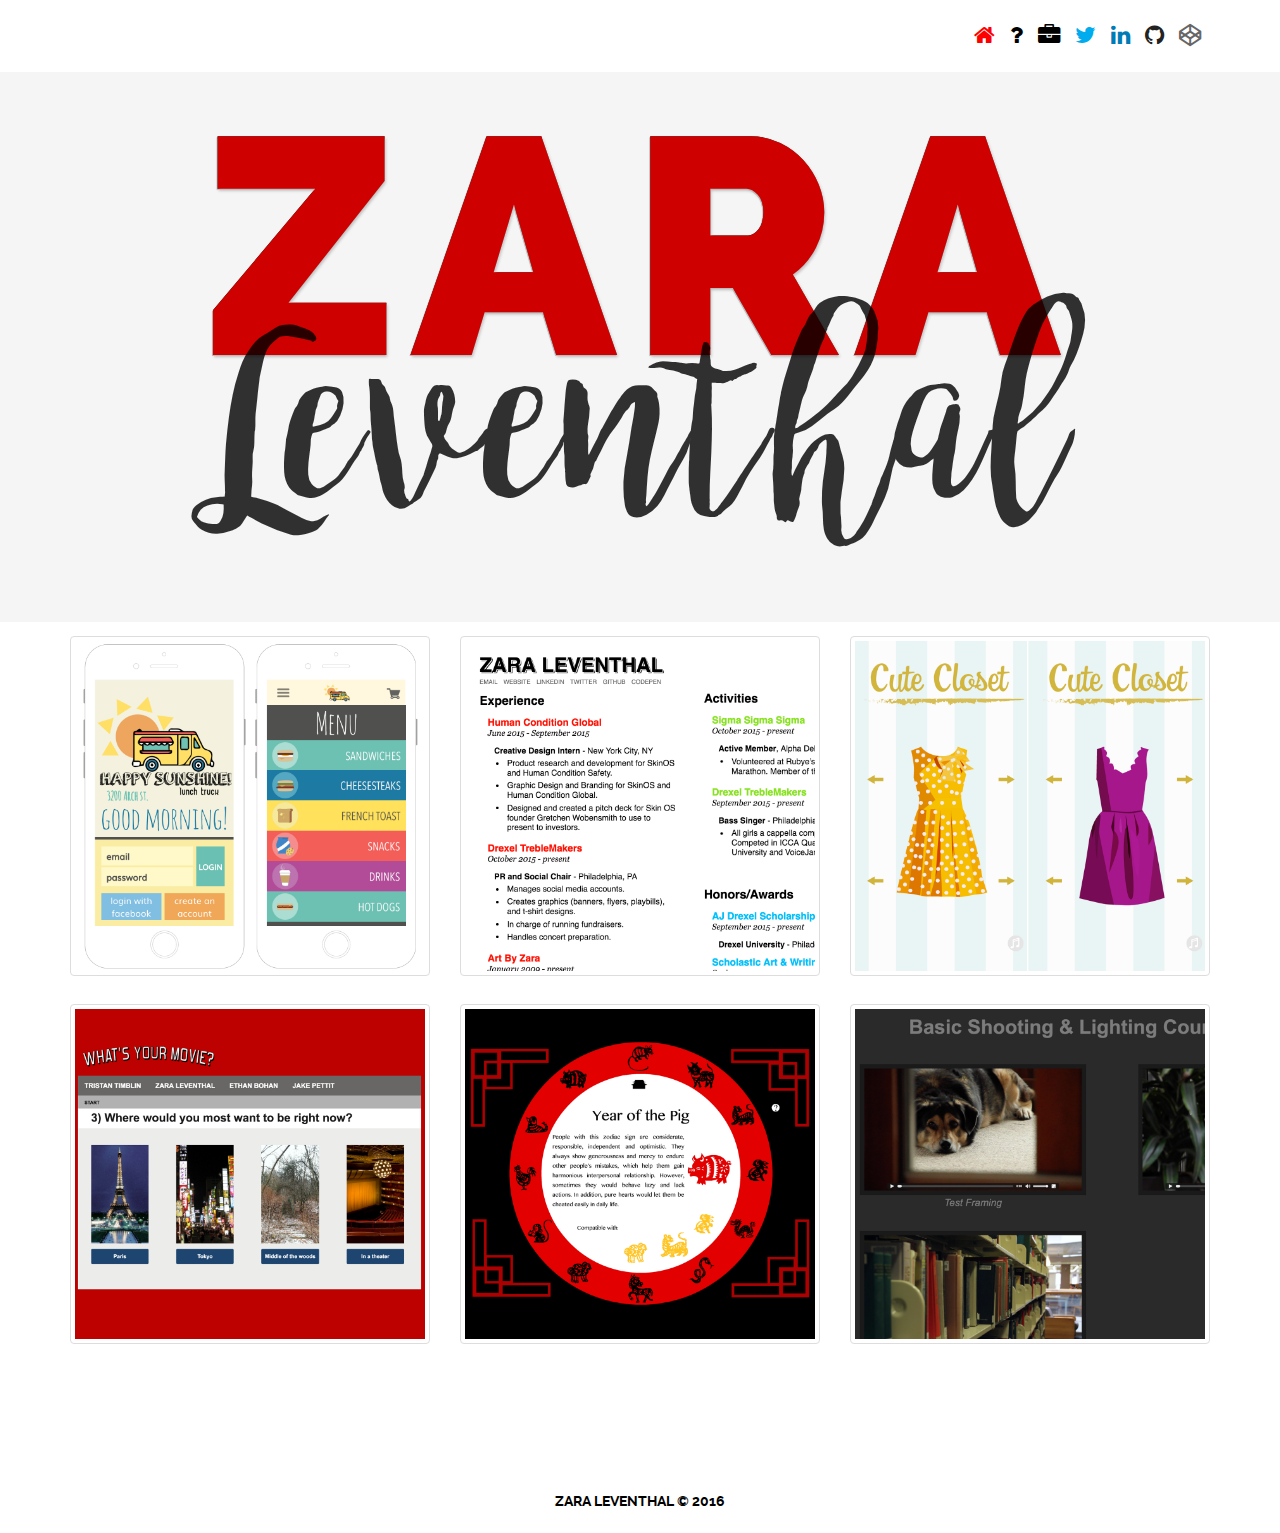
==== commit 6b565786: "added bootstrap locally" ====
--- a/index.html
+++ b/index.html
@@ -5,9 +5,8 @@
     <title>Zara Leventhal | Home</title>
     <meta name="viewport" content="width=device-width; initial-scale=1.0; maximum-scale=1.0; user-scalable=0;">
 <!--YOUR CSS--> <link rel="stylesheet" type="text/css" href="css/style.css">
-<!--Bootstrap CSS--> <link href="https://maxcdn.bootstrapcdn.com/bootstrap/3.3.6/css/bootstrap.min.css" rel="stylesheet" integrity="sha384-1q8mTJOASx8j1Au+a5WDVnPi2lkFfwwEAa8hDDdjZlpLegxhjVME1fgjWPGmkzs7" crossorigin="anonymous">
-<!--Bootstrap JS--> <script src="https://maxcdn.bootstrapcdn.com/bootstrap/3.3.6/js/bootstrap.min.js" integrity="sha384-0mSbJDEHialfmuBBQP6A4Qrprq5OVfW37PRR3j5ELqxss1yVqOtnepnHVP9aJ7xS" crossorigin="anonymous"></script>
-<!--FontAwesome--> <link rel="stylesheet" href="https://maxcdn.bootstrapcdn.com/font-awesome/4.5.0/css/font-awesome.min.css">
+<!--Bootstrap CSS--> <link rel="stylesheet" type="text/css" href="css/bootstrap/css/bootstrap.css">
+<!--FontAwesome--> <link rel="stylesheet" type="text/css" href="css/fa/css/font-awesome.css">
 <!--Animate.css--> <link rel="stylesheet" href="css/animate.css">
 <!--Normalize.css--> <link rel="stylesheet" href="css/normalize.css">
 <!--OG Tags-->
